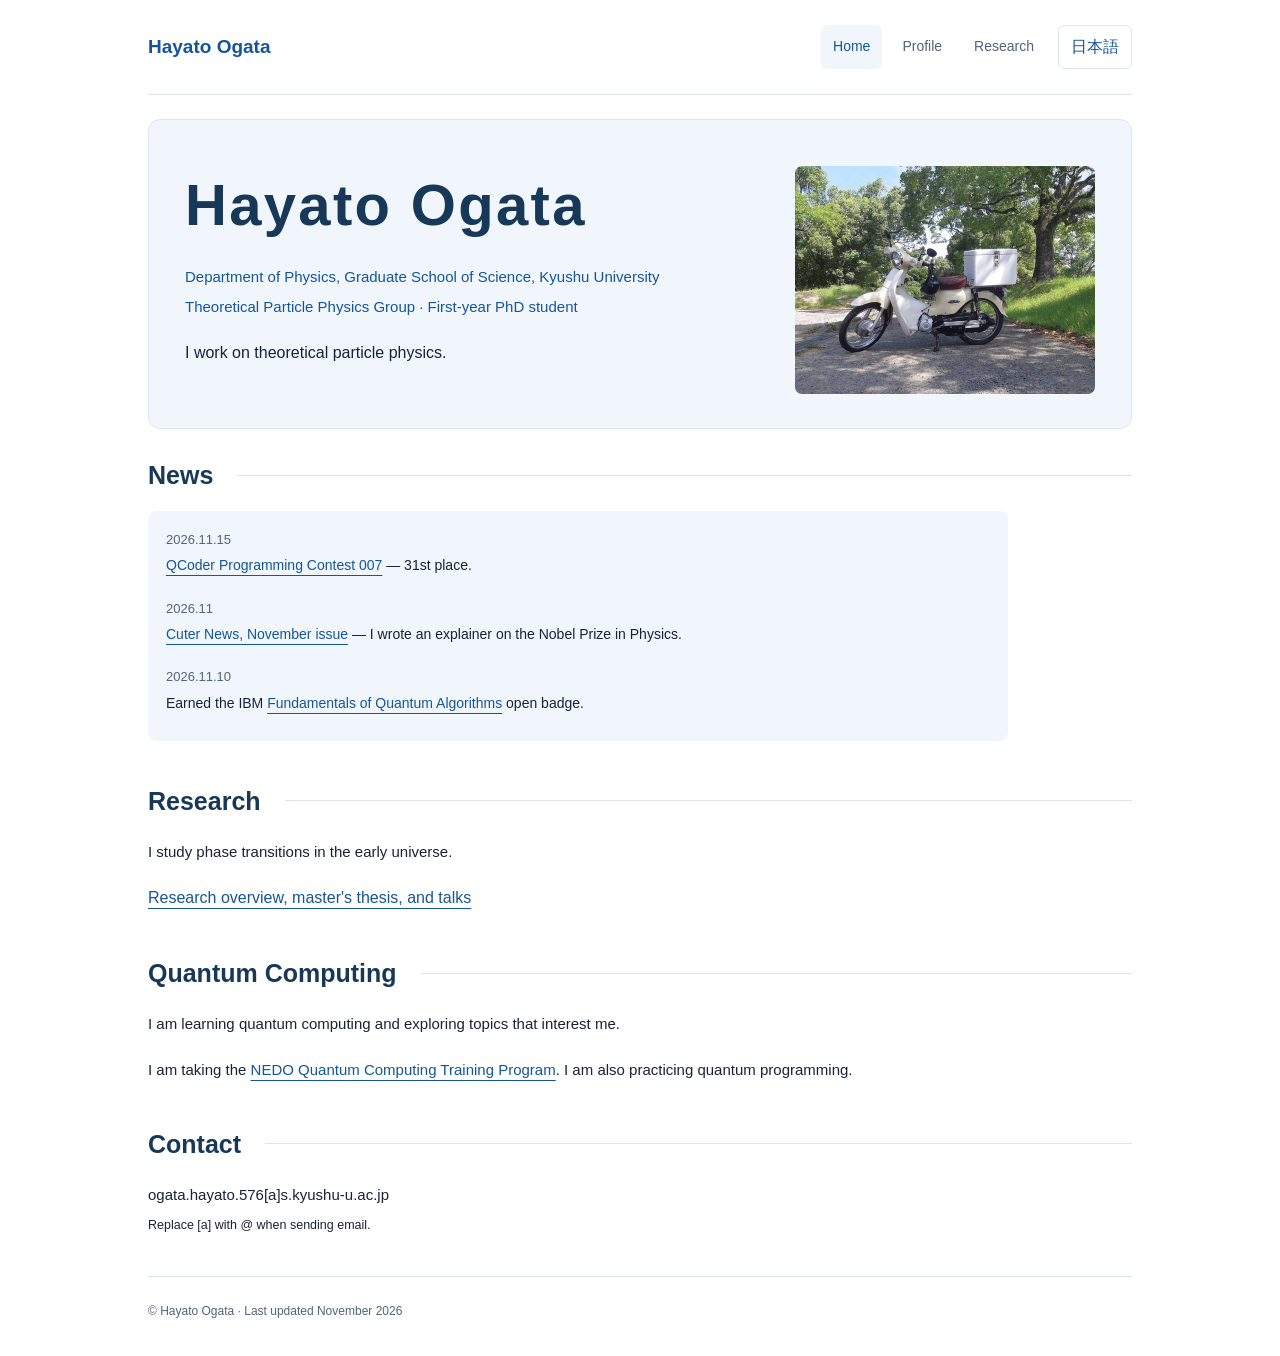
==== index-en.html @ be489022 "Apply refreshed design and add English pages" ====
<!doctype html>
<html lang="en">
<head>
<meta charset="utf-8">
<meta name="viewport" content="width=device-width, initial-scale=1">
<meta name="description" content="Hayato Ogata is a PhD student at Kyushu University studying theoretical particle physics and learning quantum computing.">
<title>Home | Hayato Ogata</title>
<link rel="stylesheet" href="site.css?v=20261118b">
<style>
main { padding-bottom: 24px; }
.hero { padding-block: 46px 34px; }
.hero .intro { margin-top: 18px; }
.hero .lead { margin-block: 12px 0; }
.section { padding-block: 26px 14px; }
.section > h2 { margin-bottom: 16px; }
.section > div > p:last-child, .spring { margin-bottom: 0; }
#news .source-links { margin-top: 0; }
@media (max-width: 640px) {
  .hero { padding-block: 30px 24px; }
  .section { padding-block: 22px 12px; }
  .section > h2 { margin-bottom: 14px; }
}
</style>
<link rel="stylesheet" href="design.css?v=1">
</head>
<body>
<div class="wrap">
<header>
<a class="brand" href="index-en.html">Hayato Ogata</a>
<nav aria-label="Main navigation">
<a href="index-en.html" aria-current="page">Home</a>
<a href="profile-en.html">Profile</a>
<a href="research-en.html">Research</a>
</nav>
<a class="language-switch" href="index.html" lang="ja" hreflang="ja">日本語</a>
</header>
<main>
<section class="hero" style="display: flex; flex-wrap: wrap; justify-content: space-between; align-items: flex-start; gap: 18px 32px;">
<div style="flex: 1 1 360px; min-width: 0;">
<h1>Hayato Ogata</h1>
<p class="intro">Department of Physics, Graduate School of Science, Kyushu University<br>Theoretical Particle Physics Group · First-year PhD student</p>
<p class="lead">I work on theoretical particle physics.</p>
</div>
<figure id="cub-photo" style="margin: 0; width: 300px; max-width: 100%;">
<img src="cub.jpg?v=crop1" alt="A white Honda Cub parked in the shade" width="600" height="456" style="display: block; width: 100%; height: auto;">
</figure>
</section>
<section class="section" id="news">
<h2>News</h2>
<div>
<ul class="source-links">
<li><time datetime="2026-11-15">2026.11.15</time><a href="https://www.qcoder.jp/ja/contests/QPC007/standings?user=hayatoku">QCoder Programming Contest 007</a> — 31st place.</li>
<li><time datetime="2026-11">2026.11</time><a href="https://guides.lib.kyushu-u.ac.jp/ld.php?content_id=53203062">Cuter News, November issue</a> — I wrote an explainer on the Nobel Prize in Physics.</li>
<li><time datetime="2026-11-10">2026.11.10</time>Earned the IBM <a href="https://www.credly.com/users/hayato-ogata.1ca0130d">Fundamentals of Quantum Algorithms</a> open badge.</li>
</ul>
</div>
</section>
<section class="section" id="research">
<h2>Research
</h2>
<div>
<p>I study phase transitions in the early universe.</p>
<a href="research-en.html">Research overview, master's thesis, and talks</a>
</div>
</section>
<section class="section" id="quantum">
<h2>Quantum Computing
</h2>
<div>
<p>I am learning quantum computing and exploring topics that interest me.</p>
<p>I am taking the <a href="https://www.quemix.com/nedopost5g/program1">NEDO Quantum Computing Training Program</a>. I am also practicing quantum programming.</p>
</div>
</section>
<section class="section" id="contact">
<h2>Contact</h2>
<div><p>ogata.hayato.576[a]s.kyushu-u.ac.jp<br><small>Replace [a] with @ when sending email.</small></p></div>
</section>
</main>
<footer>
© Hayato Ogata <span>· Last updated November 2026</span>
</footer>
</div>
</body>
</html>
---- site.css ----
:root{color-scheme:light;--ink:#202b36;--muted:#69727a;--line:#d8dde1;--accent:#203e60;--serif:Georgia,"Times New Roman","Yu Mincho","Hiragino Mincho ProN",serif}*{box-sizing:border-box}html{scroll-behavior:smooth;scroll-padding-top:24px}body{margin:0;background:#fff;color:var(--ink);font-family:-apple-system,BlinkMacSystemFont,"Hiragino Kaku Gothic ProN","Yu Gothic",sans-serif;line-height:1.95;overflow-wrap:anywhere}.wrap{max-width:1080px;margin:auto;padding:0 48px}a{color:var(--accent);text-underline-offset:5px;text-decoration-thickness:1px}a:hover{color:#43698c}a:focus-visible,summary:focus-visible{outline:2px solid var(--accent);outline-offset:5px}header{display:flex;justify-content:space-between;align-items:center;gap:24px;padding:25px 0;border-bottom:1px solid var(--line)}.brand{font-family:var(--serif);font-weight:700;text-decoration:none;font-size:19px;color:var(--ink)}nav{display:flex;gap:30px}nav a{font-size:14px;text-decoration:none;padding:5px 0;color:var(--muted)}nav a[aria-current=page]{border-bottom:2px solid var(--accent);color:var(--accent)}.hero{padding:64px 0 48px;border-bottom:2px solid var(--ink)}h1{font-family:var(--serif);font-size:58px;font-weight:600;line-height:1.35;margin:0 0 10px;letter-spacing:.04em}.roman{font-family:var(--serif);font-size:25px;color:var(--muted);letter-spacing:.02em}.intro{font-size:15px;margin-top:25px;color:var(--accent)}.lead{font-size:16px;margin-top:18px;max-width:690px}.hero-links{display:flex;flex-wrap:wrap;gap:12px;margin-top:28px}.button{display:inline-block;padding:8px 20px;border:1px solid var(--line);text-decoration:none;font-size:14px;background:#fff}.button.primary{background:var(--accent);color:white;border-color:var(--accent)}.button:hover{border-color:var(--accent)}p{margin:0 0 16px}.section{padding:34px 0 24px}.section>h2{display:flex;align-items:center;gap:24px;margin-bottom:24px}.section>h2:after{content:"";height:1px;background:var(--line);flex:1;min-width:20px}h2{font-family:var(--serif);font-size:25px;line-height:1.6;font-weight:600;margin:0}h3{font-size:16px;line-height:1.8;font-weight:600;margin:0 0 10px}.section>div{max-width:860px}.section p{font-size:15px}.records{list-style:none;padding:0;margin:0}.records li{margin-bottom:22px}.records strong{font-size:15px;font-weight:500}.meta,.inline-meta{color:var(--muted);font-size:13px}.meta{display:block;margin:4px 0}.spring h3,.spring>strong{font-weight:600;color:var(--accent)}.spring p{margin:10px 0 0}.spring{margin-bottom:16px}.subheading{margin-top:30px}article+article{margin-top:28px}.awards{padding-left:1.2em}.awards li{margin-bottom:10px}.source-links{list-style:none;padding:0;margin:18px 0 0;font-size:14px}.source-links li{margin:8px 0}.course{border-left:3px solid var(--accent);padding:2px 0 2px 20px;margin:24px 0}.course p{margin-bottom:10px}.status{font-size:12px;color:var(--accent);font-weight:500;margin-left:12px;white-space:nowrap}.page-intro{padding:46px 0 28px;border-bottom:2px solid var(--ink)}.page-intro h1{font-size:44px;letter-spacing:0}.page-intro p{color:var(--muted);font-size:14px}footer{border-top:1px solid var(--line);padding:23px 0 32px;font-size:12px;color:var(--muted)}main{padding-bottom:35px}@media(max-width:640px){.wrap{padding:0 23px}header{gap:16px;flex-wrap:wrap;padding:20px 0}.brand{font-size:18px}nav{gap:22px}nav a{font-size:13px}.hero{padding:40px 0 32px}h1{font-size:42px}.roman{font-size:22px}.intro,.lead{font-size:14px}.hero-links{margin-top:23px}.section{padding:27px 0 16px}.section>h2{font-size:22px;gap:16px;margin-bottom:18px}.section p,.records strong{font-size:14px}.page-intro{padding:34px 0 22px}.page-intro h1{font-size:36px}.course{padding-left:16px}.status{display:block;margin-left:0}.wide-only{display:none}}@media(prefers-reduced-motion:reduce){html{scroll-behavior:auto}}
/* Keep news dates distinct and navigation easy to tap. */
#news time {
  display: block;
  color: var(--muted);
  font-size: 13px;
}
#news li {
  margin-bottom: 16px;
}
nav a {
  display: inline-flex;
  align-items: center;
  min-height: 44px;
}
---- design.css ----
:root {
  --ink: #192236;
  --muted: #53647a;
  --line: #dce5ef;
  --accent: #155598;
  --tint: #f1f6fd;
  --serif: -apple-system, BlinkMacSystemFont, "Hiragino Sans", "Yu Gothic", sans-serif;
}
header {
  border-bottom-color: var(--line);
}
.brand {
  color: var(--accent);
}
nav {
  gap: 8px;
}
nav a {
  display: inline-flex;
  align-items: center;
  justify-content: center;
  min-height: 44px;
  padding: 5px 12px;
  border-radius: 6px;
}
nav a[aria-current=page] {
  background: var(--tint);
  border-bottom: 0;
  color: var(--accent);
}
.hero, .page-intro {
  background: var(--tint);
  border: 1px solid var(--line);
  border-radius: 12px;
  margin-top: 24px;
  padding-inline: clamp(16px, 4vw, 36px);
}
h1, h2 {
  color: #183858;
}
#cub-photo img {
  border-radius: 7px;
}
.section > h2::after {
  background: var(--line);
}
#news > div {
  padding: 8px 18px;
  background: var(--tint);
  border-radius: 8px;
}
#news time {
  margin-right: 12px;
  color: var(--muted);
}
.timeline {
  max-width: 820px;
  padding: 4px 18px;
  border: 1px solid var(--line);
  border-radius: 10px;
  background: #fcfdff;
}
.timeline li {
  display: grid;
  grid-template-columns: 10.5rem minmax(0, 1fr);
  align-items: baseline;
  gap: 4px 20px;
  margin: 0;
  padding-block: 11px;
}
.timeline li + li {
  border-top: 1px solid var(--line);
}
.timeline .meta {
  color: var(--accent);
  font-variant-numeric: tabular-nums;
  margin: 0;
}
@media (max-width: 640px) {
  .timeline li {
    grid-template-columns: minmax(0, 1fr);
  }
  #news time {
    display: block;
  }
}

header {
  display: grid;
  grid-template-columns: 1fr auto auto;
  gap: 12px;
}
.language-switch {
  justify-self: end;
  display: inline-flex;
  align-items: center;
  min-height: 44px;
  padding: 4px 12px;
  border: 1px solid var(--line);
  border-radius: 6px;
  text-decoration: none;
  white-space: nowrap;
}
.language-switch:hover { background: var(--tint); }
@media (max-width: 640px) {
  header { grid-template-columns: minmax(0, 1fr) auto; gap: 4px 12px; }
  header nav { grid-row: 2; grid-column: 1 / -1; flex-wrap: wrap; }
  .language-switch { grid-row: 1; grid-column: 2; }
}
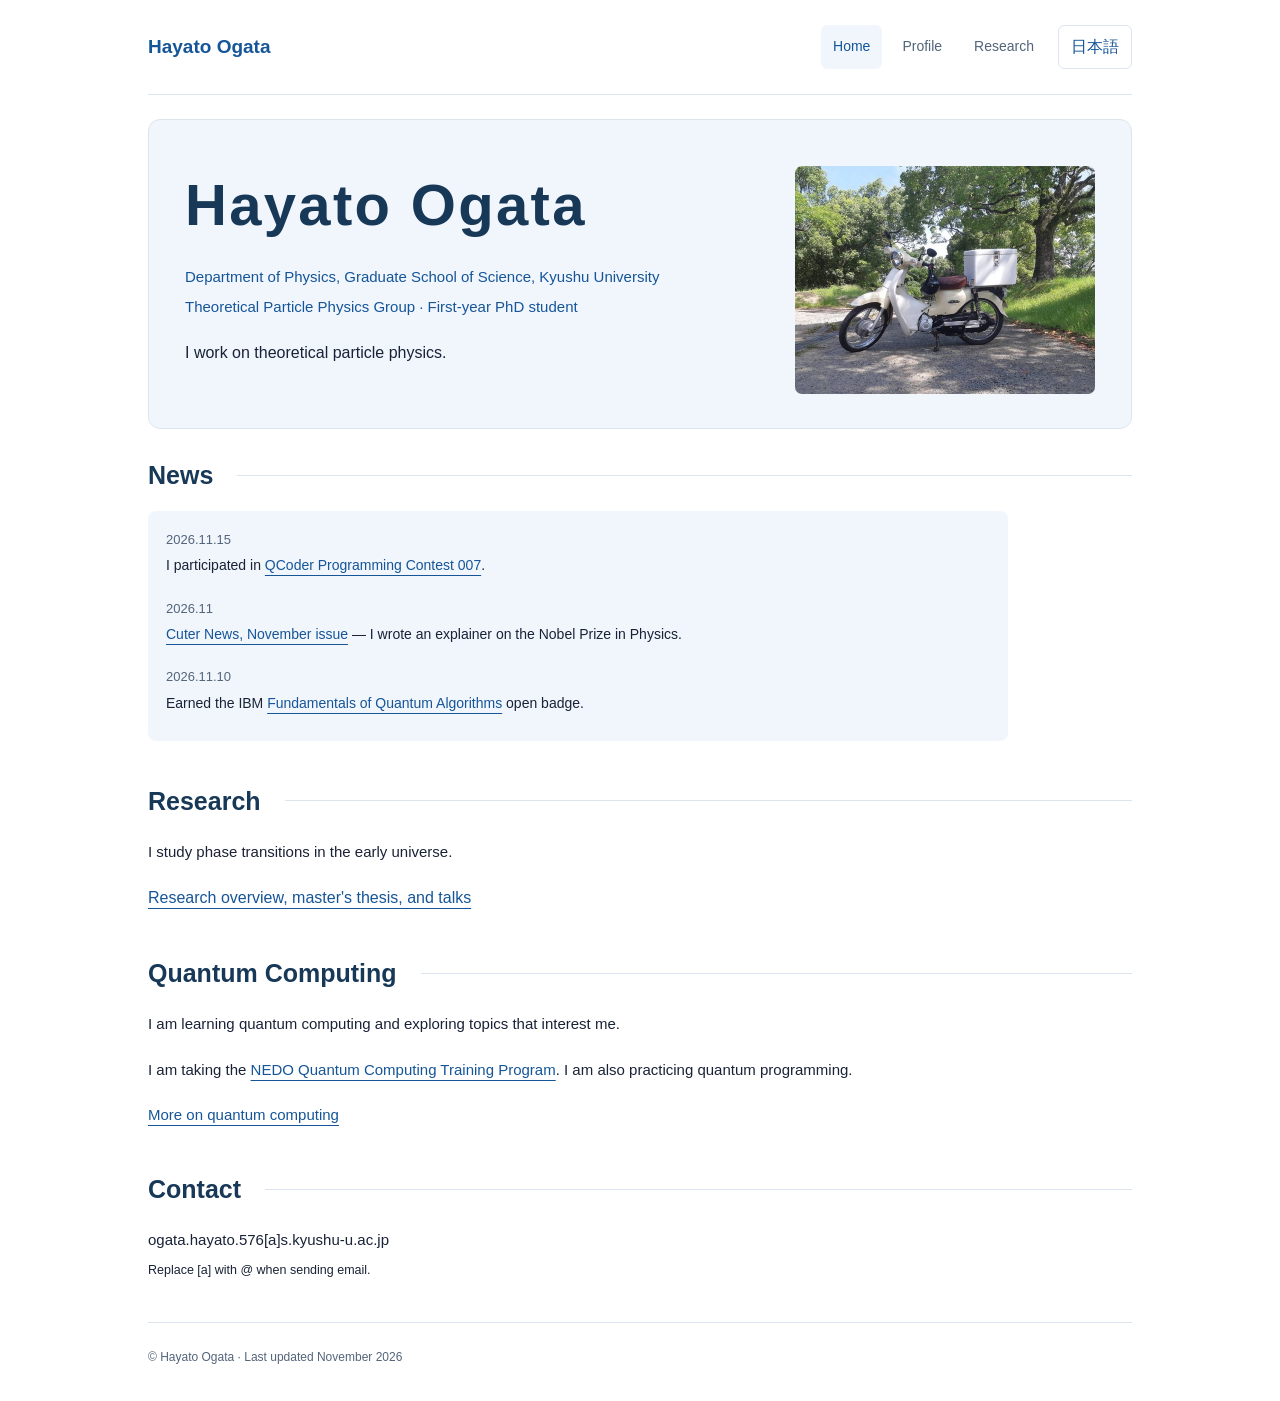
==== commit b5c24d89: "Update QCoder news and link to quantum activities" ====
--- a/index-en.html
+++ b/index-en.html
@@ -49,7 +49,7 @@
 <h2>News</h2>
 <div>
 <ul class="source-links">
-<li><time datetime="2026-11-15">2026.11.15</time><a href="https://www.qcoder.jp/ja/contests/QPC007/standings?user=hayatoku">QCoder Programming Contest 007</a> — 31st place.</li>
+<li><time datetime="2026-11-15">2026.11.15</time>I participated in <a href="https://www.qcoder.jp/ja/contests/QPC007/standings?user=hayatoku">QCoder Programming Contest 007</a>.</li>
 <li><time datetime="2026-11">2026.11</time><a href="https://guides.lib.kyushu-u.ac.jp/ld.php?content_id=53203062">Cuter News, November issue</a> — I wrote an explainer on the Nobel Prize in Physics.</li>
 <li><time datetime="2026-11-10">2026.11.10</time>Earned the IBM <a href="https://www.credly.com/users/hayato-ogata.1ca0130d">Fundamentals of Quantum Algorithms</a> open badge.</li>
 </ul>
@@ -69,6 +69,7 @@
 <div>
 <p>I am learning quantum computing and exploring topics that interest me.</p>
 <p>I am taking the <a href="https://www.quemix.com/nedopost5g/program1">NEDO Quantum Computing Training Program</a>. I am also practicing quantum programming.</p>
+<p><a href="research-en.html#quantum">More on quantum computing</a></p>
 </div>
 </section>
 <section class="section" id="contact">
